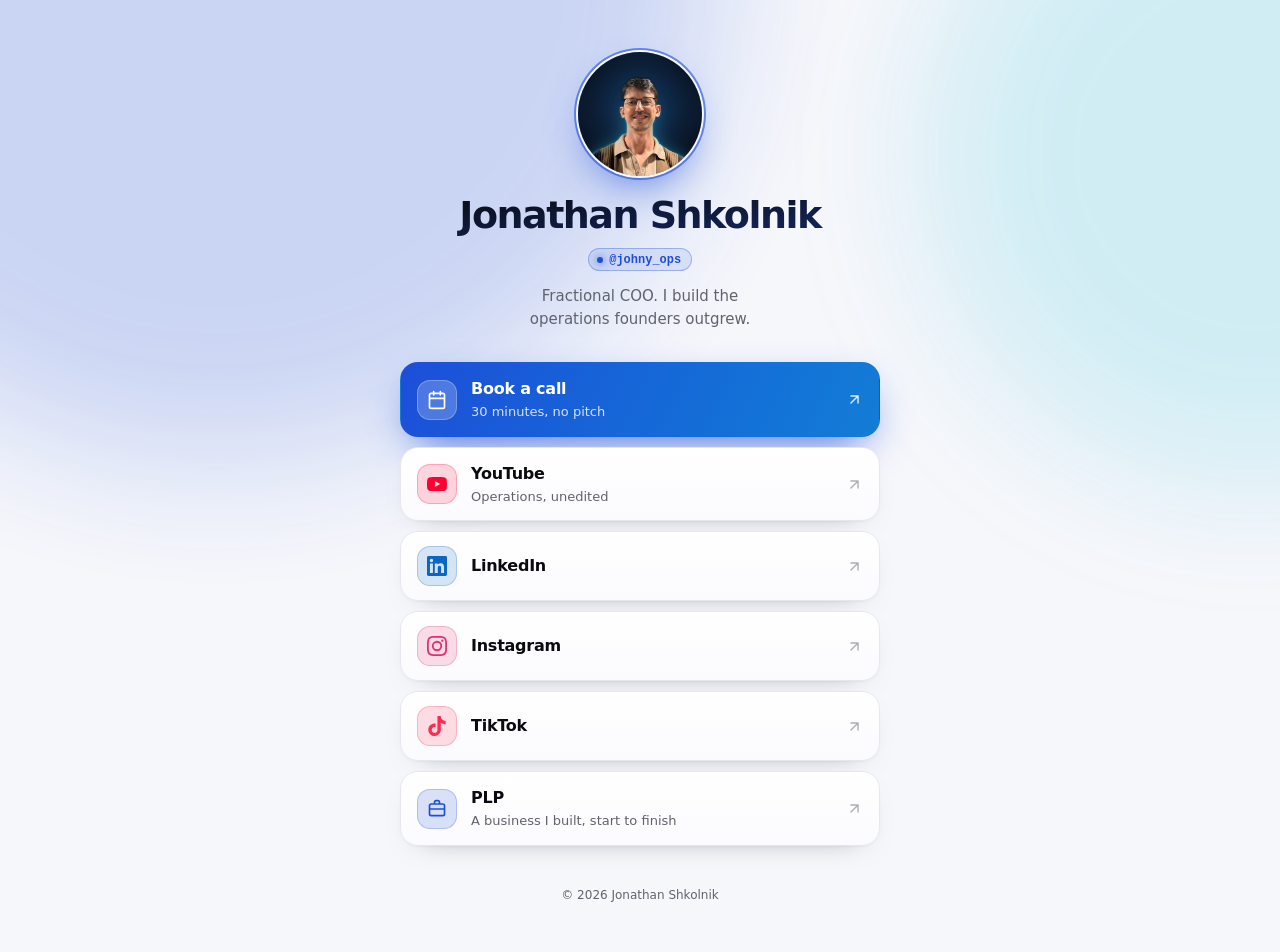
==== index.html @ f9654df3 "Personal link hub Static single page, no framework. All content in config.js.  Co-Authored-By: Claud" ====
<!doctype html>
<html lang="en">
<head>
<meta charset="utf-8">
<meta name="viewport" content="width=device-width, initial-scale=1">
<!--meta:start-->
<title>Jonathan Shkolnik — johny.ops</title>
<meta name="description" content="Fractional COO. Operations, systems, and the boring work that makes companies run.">
<link rel="canonical" href="https://CHANGE-ME.netlify.app">
<meta property="og:type" content="profile">
<meta property="og:title" content="Jonathan Shkolnik — johny.ops">
<meta property="og:description" content="Fractional COO. Operations, systems, and the boring work that makes companies run.">
<meta property="og:url" content="https://CHANGE-ME.netlify.app">
<meta property="og:image" content="https://CHANGE-ME.netlify.app/avatar.jpg">
<meta name="twitter:card" content="summary_large_image">
<meta name="theme-color" content="#1d4ed8">
<!--meta:end-->
<link rel="icon" href="data:,">
<style>
:root {
  color-scheme: light dark;
  --bg: #f6f7fb; --fg: #0a0a10; --muted: #61626d;
  --card: #ffffff; --card-2: #fbfbfe;
  --border: #e5e7f0;
  --shadow: 0 1px 2px rgba(10,10,20,.04), 0 10px 30px -22px rgba(10,10,20,.5);
  --accent: #1d4ed8; --on-accent: #ffffff;
  --spark: #06b6d4;
  --glow: color-mix(in srgb, var(--accent) 22%, transparent);
  --brand: var(--accent);
}
@media (prefers-color-scheme: dark) {
  :root {
    --bg: #05060a; --fg: #f5f6fa; --muted: #8a8d9c;
    --card: #101219; --card-2: #0b0d13;
    --border: #1e212b;
    --shadow: 0 10px 34px -22px #000;
    --accent: #60a5fa; --on-accent: #06142e;
    --spark: #22d3ee;
    --glow: color-mix(in srgb, var(--accent) 30%, transparent);
  }
}
* { box-sizing: border-box; }
[hidden] { display: none !important; }
html { -webkit-text-size-adjust: 100%; }
body {
  margin: 0; padding: 3.25rem 1.125rem 3rem;
  background: var(--bg); color: var(--fg);
  font: 400 16px/1.5 system-ui, -apple-system, "Segoe UI", Roboto, sans-serif;
  -webkit-font-smoothing: antialiased; overflow-x: hidden;
}
/* two slow-drifting lights, colored by your accent */
body::before, body::after {
  content: ""; position: fixed; z-index: -1; border-radius: 50%;
  filter: blur(70px); pointer-events: none;
}
body::before {
  width: 78vmax; height: 78vmax; top: -42vmax; left: -22vmax;
  background: var(--glow); opacity: .9;
  animation: drift-a 24s ease-in-out infinite alternate;
}
body::after {
  width: 52vmax; height: 52vmax; top: -14vmax; right: -24vmax;
  background: color-mix(in srgb, var(--spark) 28%, transparent); opacity: .55;
  animation: drift-b 31s ease-in-out infinite alternate;
}
@keyframes drift-a { to { transform: translate3d(16vmax, 8vmax, 0) scale(1.15); } }
@keyframes drift-b { to { transform: translate3d(-14vmax, 12vmax, 0) scale(1.2); } }
main { max-width: 30rem; margin: 0 auto; }

/* ---- header ---- */
header { text-align: center; margin-bottom: 2rem; }
#avatarWrap { position: relative; width: 124px; margin: 0 auto 1.25rem; }
#avatarWrap::before {
  content: ""; position: absolute; inset: -18px; border-radius: 50%;
  background: radial-gradient(closest-side, var(--glow), transparent 72%);
}
#avatar {
  position: relative; display: block; width: 124px; height: 124px;
  border-radius: 50%; object-fit: cover;
  box-shadow: 0 0 0 2px var(--bg),
              0 0 0 4px color-mix(in srgb, var(--accent) 60%, transparent),
              0 20px 50px -20px var(--accent);
}
h1 {
  font-size: clamp(1.9rem, 8.5vw, 2.375rem); font-weight: 800;
  letter-spacing: -.04em; line-height: 1.05; margin: 0;
}
@supports (background-clip: text) or (-webkit-background-clip: text) {
  h1 {
    background: linear-gradient(175deg, var(--fg), color-mix(in srgb, var(--fg) 55%, var(--accent)));
    -webkit-background-clip: text; background-clip: text; color: transparent;
  }
}
#handle {
  display: inline-flex; align-items: center; gap: .4rem;
  margin: .75rem 0 0; padding: .3rem .625rem .3rem .5rem; border-radius: 999px;
  border: 1px solid color-mix(in srgb, var(--accent) 32%, transparent);
  background: color-mix(in srgb, var(--accent) 10%, transparent);
  font: 600 .75rem/1 ui-monospace, SFMono-Regular, "SF Mono", Menlo, monospace;
  color: var(--accent);
}
#handle::before {
  content: ""; width: 6px; height: 6px; border-radius: 50%;
  background: currentColor; box-shadow: 0 0 8px currentColor;
}
#tagline {
  margin: .875rem auto 0; max-width: 23rem;
  color: var(--muted); font-size: .9375rem; line-height: 1.5; text-wrap: balance;
}

/* ---- links ---- */
ul { list-style: none; padding: 0; margin: 0; display: grid; gap: .625rem; }
a.link {
  display: flex; align-items: center; gap: .875rem;
  padding: .875rem 1rem; min-height: 4rem;
  background: linear-gradient(180deg, var(--card), var(--card-2));
  border: 1px solid var(--border); border-radius: 1.125rem;
  box-shadow: var(--shadow); color: inherit; text-decoration: none;
  transition: transform .16s, border-color .16s, box-shadow .16s;
}
a.link:hover {
  transform: translateY(-2px);
  border-color: color-mix(in srgb, var(--brand) 45%, var(--border));
  box-shadow: 0 0 0 1px color-mix(in srgb, var(--brand) 18%, transparent),
              0 16px 34px -22px var(--brand);
}
a.link:active { transform: translateY(0) scale(.99); }
.chip {
  flex: none; width: 2.5rem; height: 2.5rem; border-radius: .8125rem;
  display: grid; place-items: center;
  background: color-mix(in srgb, var(--brand) 16%, transparent);
  color: var(--brand);
  box-shadow: inset 0 0 0 1px color-mix(in srgb, var(--brand) 24%, transparent);
  transition: transform .16s;
}
a.link:hover .chip { transform: scale(1.06); }
.chip svg { width: 1.25rem; height: 1.25rem; display: block; }
.chip img { width: 1.375rem; height: 1.375rem; object-fit: contain; border-radius: .25rem; }
.chip .emoji { font-size: 1.25rem; line-height: 1; }
.text { min-width: 0; flex: 1; }
.label { display: block; font-weight: 650; font-size: 1rem; letter-spacing: -.015em; }
.desc {
  display: block; margin-top: .0625rem; color: var(--muted); font-size: .8125rem;
  white-space: nowrap; overflow: hidden; text-overflow: ellipsis;
}
.go {
  flex: none; width: 1.0625rem; height: 1.0625rem; color: var(--muted);
  opacity: .5; transition: opacity .16s, transform .16s, color .16s;
}
a.link:hover .go { opacity: 1; color: var(--brand); transform: translate(2px, -2px); }

/* the one loud button */
a.link.featured {
  background: linear-gradient(115deg, var(--accent), color-mix(in srgb, var(--accent) 55%, var(--spark)));
  border-color: transparent; color: var(--on-accent);
  box-shadow: 0 16px 44px -16px var(--accent);
}
a.link.featured:hover { box-shadow: 0 22px 55px -16px var(--accent); border-color: transparent; }
.featured .chip {
  background: color-mix(in srgb, var(--on-accent) 22%, transparent);
  color: var(--on-accent);
  box-shadow: inset 0 0 0 1px color-mix(in srgb, var(--on-accent) 25%, transparent);
}
.featured .label { font-weight: 700; }
.featured .desc { color: var(--on-accent); opacity: .82; }
.featured .go { color: var(--on-accent); opacity: .85; }

/* ---- email ---- */
form {
  margin-top: 2rem; padding: 1.25rem;
  border: 1px solid var(--border); border-radius: 1.125rem;
  background: linear-gradient(180deg, var(--card), var(--card-2)); box-shadow: var(--shadow);
}
h2 { font-size: 1rem; font-weight: 650; letter-spacing: -.015em; margin: 0; }
#emailSub { margin: .25rem 0 .875rem; color: var(--muted); font-size: .8125rem; }
.row { display: flex; gap: .5rem; flex-wrap: wrap; }
input {
  flex: 1 1 11rem; min-width: 0; padding: .8125rem .875rem; font: inherit; font-size: .9375rem;
  color: inherit; background: var(--bg); border: 1px solid var(--border); border-radius: .8125rem;
}
input::placeholder { color: var(--muted); }
button {
  padding: .8125rem 1.25rem; font: inherit; font-size: .9375rem; font-weight: 650;
  background: linear-gradient(115deg, var(--accent), color-mix(in srgb, var(--accent) 55%, var(--spark)));
  color: var(--on-accent); border: 0; border-radius: .8125rem; cursor: pointer;
  box-shadow: 0 10px 26px -14px var(--accent);
}
button[disabled] { opacity: .6; cursor: progress; }
#formMsg { margin: .625rem 0 0; font-size: .8125rem; color: var(--muted); min-height: 1.2em; }

footer { text-align: center; margin-top: 2.5rem; font-size: .75rem; color: var(--muted); }
:focus-visible { outline: 2px solid var(--accent); outline-offset: 3px; border-radius: .5rem; }
@media (prefers-reduced-motion: reduce) {
  *, body::before, body::after { transition: none !important; animation: none !important; }
}
</style>
</head>
<body>
<main>
  <header>
    <div id="avatarWrap" hidden><img id="avatar" alt=""></div>
    <h1 id="name"></h1>
    <p id="handle" hidden></p>
    <p id="tagline"></p>
  </header>

  <nav aria-label="Links"><ul id="links"></ul></nav>

  <form id="signup" hidden>
    <h2 id="emailHeading"></h2>
    <p id="emailSub"></p>
    <div class="row">
      <label for="email" style="position:absolute;left:-9999px">Email address</label>
      <input id="email" name="email" type="email" required autocomplete="email" placeholder="you@example.com">
      <button type="submit" id="submit"></button>
    </div>
    <p id="formMsg" role="status" aria-live="polite"></p>
  </form>

  <footer id="footer"></footer>
</main>

<script src="config.js"></script>
<script>
(function () {
  var c = CONFIG, NS = "http://www.w3.org/2000/svg";

  // real brand marks, so the page does not look like an emoji picker
  var ICONS = {
    youtube:   { c: "#FF0033", d: "M23.5 6.19a3.02 3.02 0 0 0-2.12-2.14C19.5 3.55 12 3.55 12 3.55s-7.5 0-9.38.5A3.02 3.02 0 0 0 .5 6.19C0 8.07 0 12 0 12s0 3.93.5 5.81a3.02 3.02 0 0 0 2.12 2.14c1.88.5 9.38.5 9.38.5s7.5 0 9.38-.5a3.02 3.02 0 0 0 2.12-2.14C24 15.93 24 12 24 12s0-3.93-.5-5.81zM9.55 15.57V8.43L15.82 12l-6.27 3.57z" },
    linkedin:  { c: "#0A66C2", d: "M20.45 20.45h-3.55v-5.57c0-1.33-.03-3.04-1.85-3.04-1.86 0-2.14 1.45-2.14 2.94v5.67H9.35V9h3.42v1.56h.04c.48-.9 1.64-1.85 3.37-1.85 3.6 0 4.27 2.37 4.27 5.46v6.28zM5.34 7.43a2.06 2.06 0 1 1 0-4.13 2.06 2.06 0 0 1 0 4.13zm1.78 13.02H3.56V9h3.56v11.45zM22.22 0H1.77C.79 0 0 .77 0 1.73v20.54C0 23.23.79 24 1.77 24h20.45c.98 0 1.78-.77 1.78-1.73V1.73C24 .77 23.2 0 22.22 0z" },
    instagram: { c: "#E1306C", d: "M12 2.16c3.2 0 3.58.01 4.85.07 3.25.15 4.77 1.69 4.92 4.92.06 1.27.07 1.65.07 4.85s-.01 3.58-.07 4.85c-.15 3.23-1.66 4.77-4.92 4.92-1.27.06-1.64.07-4.85.07s-3.58-.01-4.85-.07c-3.26-.15-4.77-1.7-4.92-4.92-.06-1.27-.07-1.65-.07-4.85s.01-3.58.07-4.85c.15-3.23 1.66-4.77 4.92-4.92 1.27-.06 1.65-.07 4.85-.07zm0-2.16C8.74 0 8.33.01 7.05.07c-4.36.2-6.78 2.62-6.98 6.98C.01 8.33 0 8.74 0 12s.01 3.67.07 4.95c.2 4.36 2.62 6.78 6.98 6.98 1.28.06 1.69.07 4.95.07s3.67-.01 4.95-.07c4.35-.2 6.78-2.62 6.98-6.98.06-1.28.07-1.69.07-4.95s-.01-3.67-.07-4.95c-.2-4.35-2.62-6.78-6.98-6.98C15.67.01 15.26 0 12 0zm0 5.84a6.16 6.16 0 1 0 0 12.32 6.16 6.16 0 0 0 0-12.32zM12 16a4 4 0 1 1 0-8 4 4 0 0 1 0 8zm6.41-11.85a1.44 1.44 0 1 0 0 2.89 1.44 1.44 0 0 0 0-2.89z" },
    tiktok:    { c: "#FE2C55", d: "M12.53.02c1.31-.02 2.61-.01 3.91-.02.08 1.53.63 3.09 1.75 4.17 1.12 1.11 2.7 1.62 4.24 1.79v4.03c-1.44-.05-2.89-.35-4.2-.97-.57-.26-1.1-.59-1.62-.93-.01 2.92.01 5.84-.02 8.75-.08 1.4-.54 2.79-1.35 3.94-1.31 1.92-3.58 3.17-5.91 3.21-1.43.08-2.86-.31-4.08-1.03-2.02-1.19-3.44-3.37-3.65-5.71-.02-.5-.03-1-.01-1.49.18-1.9 1.12-3.72 2.58-4.96 1.66-1.44 3.98-2.13 6.15-1.72.02 1.48-.04 2.96-.04 4.44-.99-.32-2.15-.23-3.02.37-.63.41-1.11 1.04-1.36 1.75-.21.51-.15 1.07-.14 1.61.24 1.64 1.82 3.02 3.5 2.87 1.12-.01 2.19-.66 2.77-1.61.19-.33.4-.67.41-1.06.1-1.79.06-3.57.07-5.36.01-4.03-.01-8.05.02-12.07z" },
    substack:  { c: "#FF6719", d: "M22.54 8.24H1.46V5.41h21.08v2.83zM1.46 10.81V24L12 18.11 22.54 24V10.81H1.46zM22.54 0H1.46v2.84h21.08V0z" },
    calendar:  { s: 1, d: "M8 2v4M16 2v4M3 10h18M5 4h14a2 2 0 0 1 2 2v14a2 2 0 0 1-2 2H5a2 2 0 0 1-2-2V6a2 2 0 0 1 2-2z" },
    briefcase: { s: 1, d: "M9 6V4a2 2 0 0 1 2-2h2a2 2 0 0 1 2 2v2M3 8a2 2 0 0 1 2-2h14a2 2 0 0 1 2 2v10a2 2 0 0 1-2 2H5a2 2 0 0 1-2-2V8zM3 12h18" },
    mail:      { s: 1, d: "M4 4h16a2 2 0 0 1 2 2v12a2 2 0 0 1-2 2H4a2 2 0 0 1-2-2V6a2 2 0 0 1 2-2zM22 7l-10 6L2 7" },
    link:      { s: 1, d: "M10 13a5 5 0 0 0 7.5.5l3-3a5 5 0 0 0-7-7l-1.7 1.7M14 11a5 5 0 0 0-7.5-.5l-3 3a5 5 0 0 0 7 7l1.7-1.7" }
  };

  function svg(d, stroke) {
    var s = document.createElementNS(NS, "svg");
    s.setAttribute("viewBox", "0 0 24 24");
    s.setAttribute("aria-hidden", "true");
    var p = document.createElementNS(NS, "path");
    p.setAttribute("d", d);
    if (stroke) {
      s.setAttribute("fill", "none");
      s.setAttribute("stroke", "currentColor");
      s.setAttribute("stroke-width", "2");
      s.setAttribute("stroke-linecap", "round");
      s.setAttribute("stroke-linejoin", "round");
    } else {
      s.setAttribute("fill", "currentColor");
    }
    s.appendChild(p);
    return s;
  }

  // ---- click + pageview tracking (no backend; GoatCounter's public pixel) ----
  function track(path) {
    if (!c.goatcounter) return;
    fetch("https://" + c.goatcounter + ".goatcounter.com/count?p=" +
          encodeURIComponent(path) + "&e=true&r=" + encodeURIComponent(document.referrer),
          { mode: "no-cors", keepalive: true }).catch(function () {});
  }
  track("/");

  // ---- header ----
  document.title = (c.seo && c.seo.title) || c.name;
  document.getElementById("name").textContent = c.name;
  document.getElementById("tagline").textContent = c.tagline || "";
  if (c.handle) {
    var hEl = document.getElementById("handle");
    hEl.textContent = c.handle;
    hEl.hidden = false;
  }
  if (c.avatar) {
    var img = document.getElementById("avatar"), wrap = document.getElementById("avatarWrap");
    img.onerror = function () { wrap.hidden = true; };
    img.src = c.avatar;
    img.alt = c.name;
    wrap.hidden = false;
  }
  if (c.theme) {
    var accent = matchMedia("(prefers-color-scheme: dark)").matches
      ? (c.theme.accentDark || c.theme.accent) : c.theme.accent;
    if (accent) document.documentElement.style.setProperty("--accent", accent);
  }
  document.getElementById("footer").textContent = "© " + new Date().getFullYear() + " " + c.name;

  // ---- links ----
  var list = document.getElementById("links");
  c.links.forEach(function (l) {
    var a = document.createElement("a");
    a.className = "link" + (l.featured ? " featured" : "");
    a.href = l.url;
    a.rel = "noopener me";

    var chip = document.createElement("span");
    chip.className = "chip";
    var ico = ICONS[l.icon];
    if (ico) {
      a.style.setProperty("--brand", ico.c || "var(--accent)");
      chip.appendChild(svg(ico.d, ico.s));
    } else if (l.icon && /^(https?:|\/|\.)|\.(png|jpe?g|svg|webp|gif)$/i.test(l.icon)) {
      a.style.setProperty("--brand", "var(--accent)");
      var im = document.createElement("img");
      im.src = l.icon; im.alt = "";
      chip.appendChild(im);
    } else if (l.icon) {
      a.style.setProperty("--brand", "var(--accent)");
      var em = document.createElement("span");
      em.className = "emoji";
      em.textContent = l.icon;
      em.setAttribute("aria-hidden", "true");
      chip.appendChild(em);
    } else {
      a.style.setProperty("--brand", "var(--accent)");
      chip.appendChild(svg(ICONS.link.d, 1));
    }
    a.appendChild(chip);

    var txt = document.createElement("span");
    txt.className = "text";
    var lab = document.createElement("span");
    lab.className = "label";
    lab.textContent = l.label;
    txt.appendChild(lab);
    if (l.description) {
      var d = document.createElement("span");
      d.className = "desc";
      d.textContent = l.description;
      txt.appendChild(d);
    }
    a.appendChild(txt);

    var go = svg("M7 17L17 7M7 7h10v10", 1);
    go.setAttribute("class", "go");
    a.appendChild(go);

    a.addEventListener("click", function () { track("/click/" + l.label); });

    var li = document.createElement("li");
    li.appendChild(a);
    list.appendChild(li);
  });

  // ---- email capture ----
  if (c.emailEndpoint) {
    var form = document.getElementById("signup"),
        msg = document.getElementById("formMsg"),
        btn = document.getElementById("submit");
    document.getElementById("emailHeading").textContent = c.emailHeading || "Subscribe";
    document.getElementById("emailSub").textContent = c.emailSub || "";
    btn.textContent = c.emailButton || "Subscribe";
    form.hidden = false;
    form.addEventListener("submit", function (e) {
      e.preventDefault();
      btn.disabled = true;
      msg.textContent = "Sending…";
      fetch(c.emailEndpoint, {
        method: "POST",
        headers: { "Content-Type": "application/json", "Accept": "application/json" },
        body: JSON.stringify({ email: document.getElementById("email").value })
      }).then(function (r) {
        if (!r.ok) throw new Error(r.status);
        form.reset();
        msg.textContent = "Thanks — check your inbox.";
        track("/signup");
      }).catch(function () {
        msg.textContent = "Something went wrong. Try again?";
      }).finally(function () { btn.disabled = false; });
    });
  }
})();
</script>
</body>
</html>
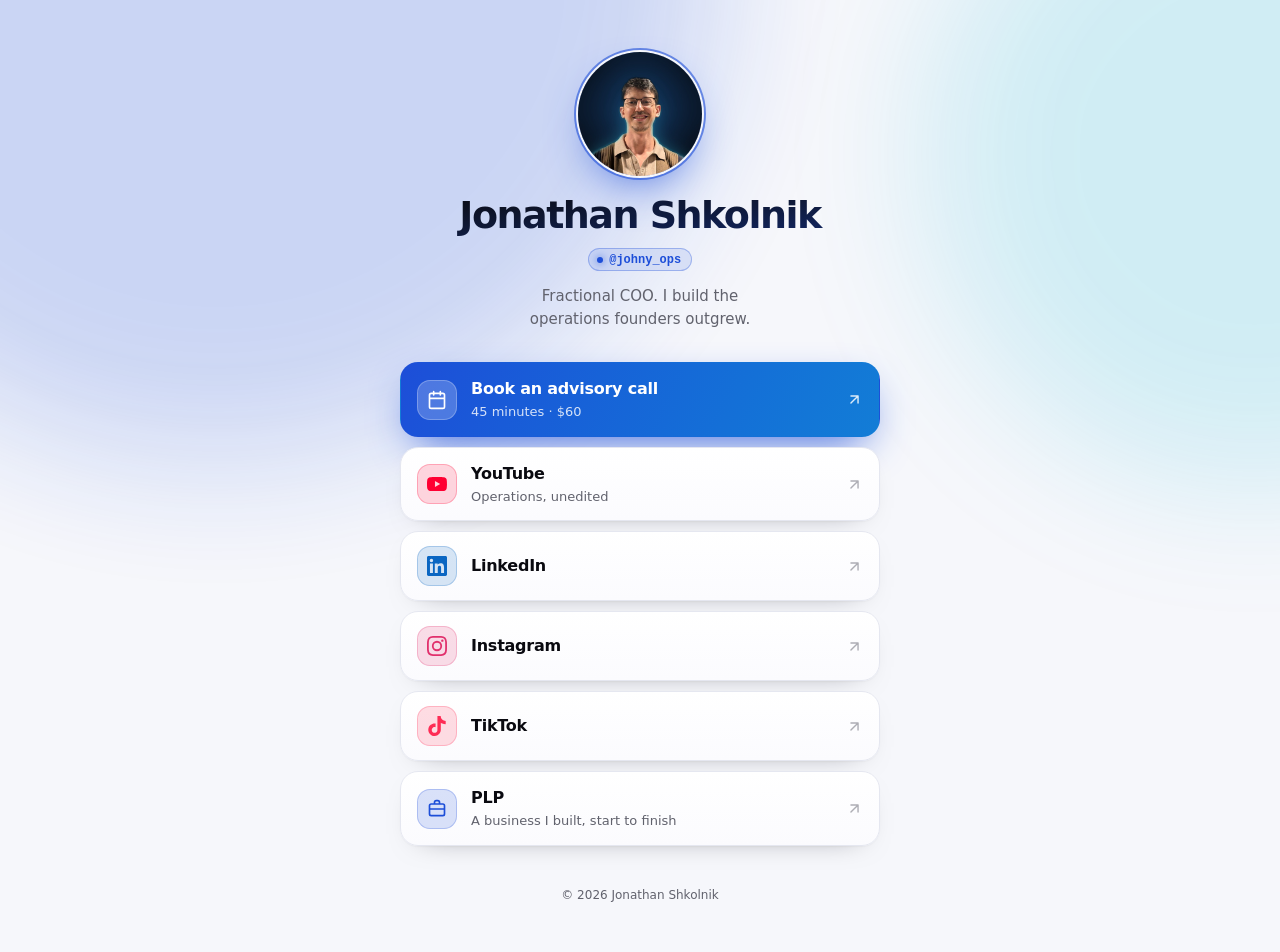
==== commit c3de9510: "Point SEO/OpenGraph tags at the live URL Co-Authored-By: Claude Opus 5 <noreply@anthropic.com>" ====
--- a/index.html
+++ b/index.html
@@ -6,12 +6,12 @@
 <!--meta:start-->
 <title>Jonathan Shkolnik — johny.ops</title>
 <meta name="description" content="Fractional COO. Operations, systems, and the boring work that makes companies run.">
-<link rel="canonical" href="https://CHANGE-ME.netlify.app">
+<link rel="canonical" href="https://johnyopslinks.netlify.app">
 <meta property="og:type" content="profile">
 <meta property="og:title" content="Jonathan Shkolnik — johny.ops">
 <meta property="og:description" content="Fractional COO. Operations, systems, and the boring work that makes companies run.">
-<meta property="og:url" content="https://CHANGE-ME.netlify.app">
-<meta property="og:image" content="https://CHANGE-ME.netlify.app/avatar.jpg">
+<meta property="og:url" content="https://johnyopslinks.netlify.app">
+<meta property="og:image" content="https://johnyopslinks.netlify.app/avatar.jpg">
 <meta name="twitter:card" content="summary_large_image">
 <meta name="theme-color" content="#1d4ed8">
 <!--meta:end-->
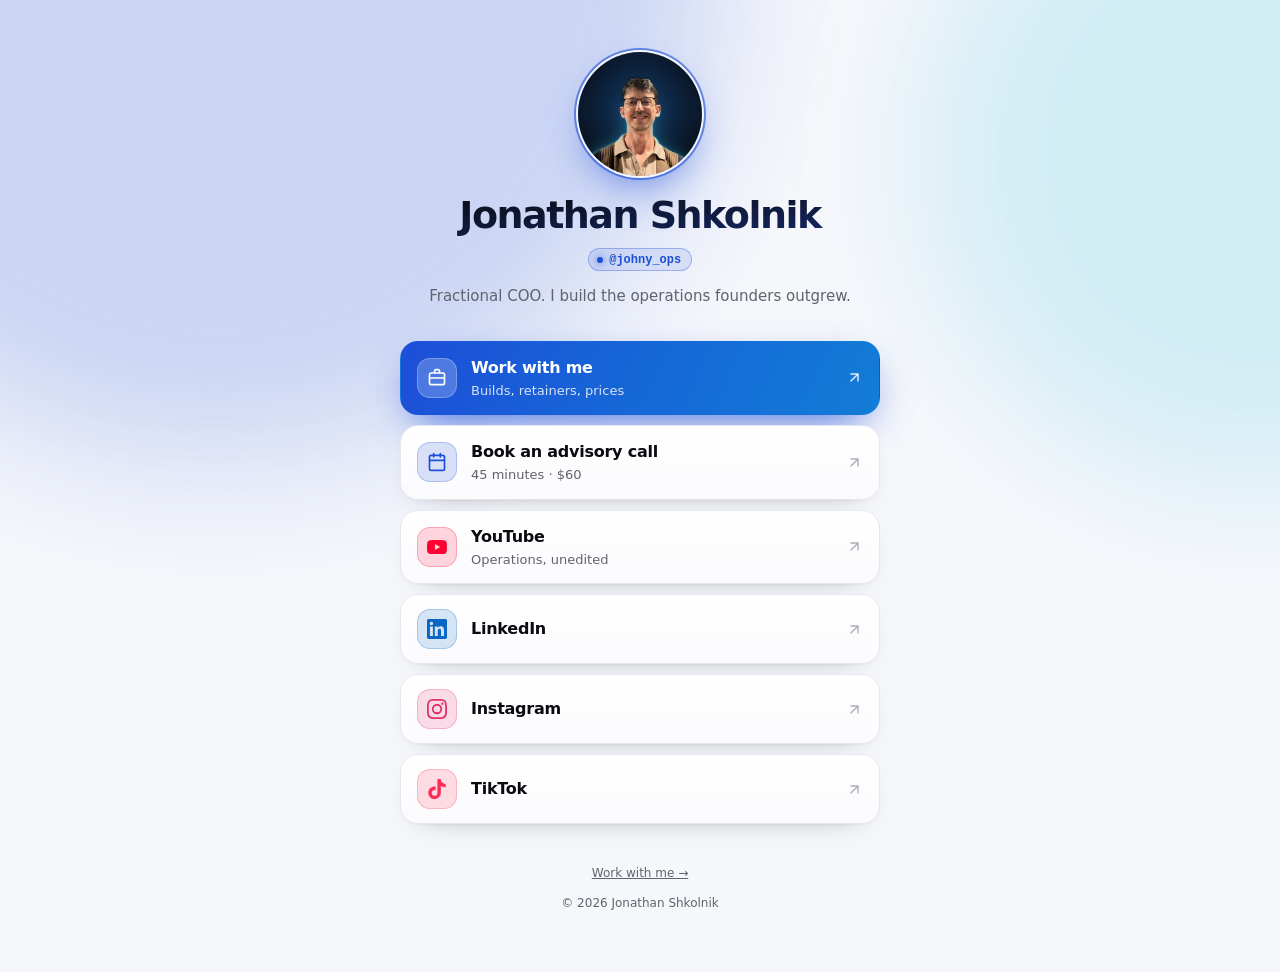
==== commit f89f1fcf: "Add services page and ops dashboard - /services: four-rung offer ladder, all content in config.js - " ====
--- a/index.html
+++ b/index.html
@@ -16,208 +16,34 @@
 <meta name="theme-color" content="#1d4ed8">
 <!--meta:end-->
 <link rel="icon" href="data:,">
-<style>
-:root {
-  color-scheme: light dark;
-  --bg: #f6f7fb; --fg: #0a0a10; --muted: #61626d;
-  --card: #ffffff; --card-2: #fbfbfe;
-  --border: #e5e7f0;
-  --shadow: 0 1px 2px rgba(10,10,20,.04), 0 10px 30px -22px rgba(10,10,20,.5);
-  --accent: #1d4ed8; --on-accent: #ffffff;
-  --spark: #06b6d4;
-  --glow: color-mix(in srgb, var(--accent) 22%, transparent);
-  --brand: var(--accent);
-}
-@media (prefers-color-scheme: dark) {
-  :root {
-    --bg: #05060a; --fg: #f5f6fa; --muted: #8a8d9c;
-    --card: #101219; --card-2: #0b0d13;
-    --border: #1e212b;
-    --shadow: 0 10px 34px -22px #000;
-    --accent: #60a5fa; --on-accent: #06142e;
-    --spark: #22d3ee;
-    --glow: color-mix(in srgb, var(--accent) 30%, transparent);
-  }
-}
-* { box-sizing: border-box; }
-[hidden] { display: none !important; }
-html { -webkit-text-size-adjust: 100%; }
-body {
-  margin: 0; padding: 3.25rem 1.125rem 3rem;
-  background: var(--bg); color: var(--fg);
-  font: 400 16px/1.5 system-ui, -apple-system, "Segoe UI", Roboto, sans-serif;
-  -webkit-font-smoothing: antialiased; overflow-x: hidden;
-}
-/* two slow-drifting lights, colored by your accent */
-body::before, body::after {
-  content: ""; position: fixed; z-index: -1; border-radius: 50%;
-  filter: blur(70px); pointer-events: none;
-}
-body::before {
-  width: 78vmax; height: 78vmax; top: -42vmax; left: -22vmax;
-  background: var(--glow); opacity: .9;
-  animation: drift-a 24s ease-in-out infinite alternate;
-}
-body::after {
-  width: 52vmax; height: 52vmax; top: -14vmax; right: -24vmax;
-  background: color-mix(in srgb, var(--spark) 28%, transparent); opacity: .55;
-  animation: drift-b 31s ease-in-out infinite alternate;
-}
-@keyframes drift-a { to { transform: translate3d(16vmax, 8vmax, 0) scale(1.15); } }
-@keyframes drift-b { to { transform: translate3d(-14vmax, 12vmax, 0) scale(1.2); } }
-main { max-width: 30rem; margin: 0 auto; }
-
-/* ---- header ---- */
-header { text-align: center; margin-bottom: 2rem; }
-#avatarWrap { position: relative; width: 124px; margin: 0 auto 1.25rem; }
-#avatarWrap::before {
-  content: ""; position: absolute; inset: -18px; border-radius: 50%;
-  background: radial-gradient(closest-side, var(--glow), transparent 72%);
-}
-#avatar {
-  position: relative; display: block; width: 124px; height: 124px;
-  border-radius: 50%; object-fit: cover;
-  box-shadow: 0 0 0 2px var(--bg),
-              0 0 0 4px color-mix(in srgb, var(--accent) 60%, transparent),
-              0 20px 50px -20px var(--accent);
-}
-h1 {
-  font-size: clamp(1.9rem, 8.5vw, 2.375rem); font-weight: 800;
-  letter-spacing: -.04em; line-height: 1.05; margin: 0;
-}
-@supports (background-clip: text) or (-webkit-background-clip: text) {
-  h1 {
-    background: linear-gradient(175deg, var(--fg), color-mix(in srgb, var(--fg) 55%, var(--accent)));
-    -webkit-background-clip: text; background-clip: text; color: transparent;
-  }
-}
-#handle {
-  display: inline-flex; align-items: center; gap: .4rem;
-  margin: .75rem 0 0; padding: .3rem .625rem .3rem .5rem; border-radius: 999px;
-  border: 1px solid color-mix(in srgb, var(--accent) 32%, transparent);
-  background: color-mix(in srgb, var(--accent) 10%, transparent);
-  font: 600 .75rem/1 ui-monospace, SFMono-Regular, "SF Mono", Menlo, monospace;
-  color: var(--accent);
-}
-#handle::before {
-  content: ""; width: 6px; height: 6px; border-radius: 50%;
-  background: currentColor; box-shadow: 0 0 8px currentColor;
-}
-#tagline {
-  margin: .875rem auto 0; max-width: 23rem;
-  color: var(--muted); font-size: .9375rem; line-height: 1.5; text-wrap: balance;
-}
-
-/* ---- links ---- */
-ul { list-style: none; padding: 0; margin: 0; display: grid; gap: .625rem; }
-a.link {
-  display: flex; align-items: center; gap: .875rem;
-  padding: .875rem 1rem; min-height: 4rem;
-  background: linear-gradient(180deg, var(--card), var(--card-2));
-  border: 1px solid var(--border); border-radius: 1.125rem;
-  box-shadow: var(--shadow); color: inherit; text-decoration: none;
-  transition: transform .16s, border-color .16s, box-shadow .16s;
-}
-a.link:hover {
-  transform: translateY(-2px);
-  border-color: color-mix(in srgb, var(--brand) 45%, var(--border));
-  box-shadow: 0 0 0 1px color-mix(in srgb, var(--brand) 18%, transparent),
-              0 16px 34px -22px var(--brand);
-}
-a.link:active { transform: translateY(0) scale(.99); }
-.chip {
-  flex: none; width: 2.5rem; height: 2.5rem; border-radius: .8125rem;
-  display: grid; place-items: center;
-  background: color-mix(in srgb, var(--brand) 16%, transparent);
-  color: var(--brand);
-  box-shadow: inset 0 0 0 1px color-mix(in srgb, var(--brand) 24%, transparent);
-  transition: transform .16s;
-}
-a.link:hover .chip { transform: scale(1.06); }
-.chip svg { width: 1.25rem; height: 1.25rem; display: block; }
-.chip img { width: 1.375rem; height: 1.375rem; object-fit: contain; border-radius: .25rem; }
-.chip .emoji { font-size: 1.25rem; line-height: 1; }
-.text { min-width: 0; flex: 1; }
-.label { display: block; font-weight: 650; font-size: 1rem; letter-spacing: -.015em; }
-.desc {
-  display: block; margin-top: .0625rem; color: var(--muted); font-size: .8125rem;
-  white-space: nowrap; overflow: hidden; text-overflow: ellipsis;
-}
-.go {
-  flex: none; width: 1.0625rem; height: 1.0625rem; color: var(--muted);
-  opacity: .5; transition: opacity .16s, transform .16s, color .16s;
-}
-a.link:hover .go { opacity: 1; color: var(--brand); transform: translate(2px, -2px); }
-
-/* the one loud button */
-a.link.featured {
-  background: linear-gradient(115deg, var(--accent), color-mix(in srgb, var(--accent) 55%, var(--spark)));
-  border-color: transparent; color: var(--on-accent);
-  box-shadow: 0 16px 44px -16px var(--accent);
-}
-a.link.featured:hover { box-shadow: 0 22px 55px -16px var(--accent); border-color: transparent; }
-.featured .chip {
-  background: color-mix(in srgb, var(--on-accent) 22%, transparent);
-  color: var(--on-accent);
-  box-shadow: inset 0 0 0 1px color-mix(in srgb, var(--on-accent) 25%, transparent);
-}
-.featured .label { font-weight: 700; }
-.featured .desc { color: var(--on-accent); opacity: .82; }
-.featured .go { color: var(--on-accent); opacity: .85; }
-
-/* ---- email ---- */
-form {
-  margin-top: 2rem; padding: 1.25rem;
-  border: 1px solid var(--border); border-radius: 1.125rem;
-  background: linear-gradient(180deg, var(--card), var(--card-2)); box-shadow: var(--shadow);
-}
-h2 { font-size: 1rem; font-weight: 650; letter-spacing: -.015em; margin: 0; }
-#emailSub { margin: .25rem 0 .875rem; color: var(--muted); font-size: .8125rem; }
-.row { display: flex; gap: .5rem; flex-wrap: wrap; }
-input {
-  flex: 1 1 11rem; min-width: 0; padding: .8125rem .875rem; font: inherit; font-size: .9375rem;
-  color: inherit; background: var(--bg); border: 1px solid var(--border); border-radius: .8125rem;
-}
-input::placeholder { color: var(--muted); }
-button {
-  padding: .8125rem 1.25rem; font: inherit; font-size: .9375rem; font-weight: 650;
-  background: linear-gradient(115deg, var(--accent), color-mix(in srgb, var(--accent) 55%, var(--spark)));
-  color: var(--on-accent); border: 0; border-radius: .8125rem; cursor: pointer;
-  box-shadow: 0 10px 26px -14px var(--accent);
-}
-button[disabled] { opacity: .6; cursor: progress; }
-#formMsg { margin: .625rem 0 0; font-size: .8125rem; color: var(--muted); min-height: 1.2em; }
-
-footer { text-align: center; margin-top: 2.5rem; font-size: .75rem; color: var(--muted); }
-:focus-visible { outline: 2px solid var(--accent); outline-offset: 3px; border-radius: .5rem; }
-@media (prefers-reduced-motion: reduce) {
-  *, body::before, body::after { transition: none !important; animation: none !important; }
-}
-</style>
+<link rel="stylesheet" href="style.css">
 </head>
 <body>
 <main>
   <header>
     <div id="avatarWrap" hidden><img id="avatar" alt=""></div>
     <h1 id="name"></h1>
-    <p id="handle" hidden></p>
+    <p class="pill" id="handle" hidden></p>
     <p id="tagline"></p>
   </header>
 
-  <nav aria-label="Links"><ul id="links"></ul></nav>
-
-  <form id="signup" hidden>
+  <nav aria-label="Links"><ul class="links" id="links"></ul></nav>
+
+  <form class="surface signup" id="signup" hidden>
     <h2 id="emailHeading"></h2>
     <p id="emailSub"></p>
     <div class="row">
       <label for="email" style="position:absolute;left:-9999px">Email address</label>
       <input id="email" name="email" type="email" required autocomplete="email" placeholder="you@example.com">
-      <button type="submit" id="submit"></button>
+      <button class="btn" type="submit" id="submit"></button>
     </div>
     <p id="formMsg" role="status" aria-live="polite"></p>
   </form>
 
-  <footer id="footer"></footer>
+  <footer>
+    <p><a href="/services">Work with me →</a></p>
+    <p id="footer"></p>
+  </footer>
 </main>
 
 <script src="config.js"></script>
--- a/style.css
+++ b/style.css
@@ -0,0 +1,194 @@
+/* Shared by index.html (links) and services.html (pricing). */
+:root {
+  color-scheme: light dark;
+  --bg: #f6f7fb; --fg: #0a0a10; --muted: #61626d;
+  --card: #ffffff; --card-2: #fbfbfe;
+  --border: #e5e7f0;
+  --shadow: 0 1px 2px rgba(10,10,20,.04), 0 10px 30px -22px rgba(10,10,20,.5);
+  --accent: #1d4ed8; --on-accent: #ffffff;
+  --spark: #06b6d4;
+  --glow: color-mix(in srgb, var(--accent) 22%, transparent);
+  --brand: var(--accent);
+}
+@media (prefers-color-scheme: dark) {
+  :root {
+    --bg: #05060a; --fg: #f5f6fa; --muted: #8a8d9c;
+    --card: #101219; --card-2: #0b0d13;
+    --border: #1e212b;
+    --shadow: 0 10px 34px -22px #000;
+    --accent: #60a5fa; --on-accent: #06142e;
+    --spark: #22d3ee;
+    --glow: color-mix(in srgb, var(--accent) 30%, transparent);
+  }
+}
+* { box-sizing: border-box; }
+[hidden] { display: none !important; }
+html { -webkit-text-size-adjust: 100%; }
+body {
+  margin: 0; padding: 3.25rem 1.125rem 3rem;
+  background: var(--bg); color: var(--fg);
+  font: 400 16px/1.5 system-ui, -apple-system, "Segoe UI", Roboto, sans-serif;
+  -webkit-font-smoothing: antialiased; overflow-x: hidden;
+}
+/* two slow-drifting lights, colored by your accent */
+body::before, body::after {
+  content: ""; position: fixed; z-index: -1; border-radius: 50%;
+  filter: blur(70px); pointer-events: none;
+}
+body::before {
+  width: 78vmax; height: 78vmax; top: -42vmax; left: -22vmax;
+  background: var(--glow); opacity: .9;
+  animation: drift-a 24s ease-in-out infinite alternate;
+}
+body::after {
+  width: 52vmax; height: 52vmax; top: -14vmax; right: -24vmax;
+  background: color-mix(in srgb, var(--spark) 28%, transparent); opacity: .55;
+  animation: drift-b 31s ease-in-out infinite alternate;
+}
+@keyframes drift-a { to { transform: translate3d(16vmax, 8vmax, 0) scale(1.15); } }
+@keyframes drift-b { to { transform: translate3d(-14vmax, 12vmax, 0) scale(1.2); } }
+
+main { max-width: 30rem; margin: 0 auto; }
+main.wide { max-width: 44rem; }
+
+/* ---- header ---- */
+header { text-align: center; margin-bottom: 2rem; }
+#avatarWrap { position: relative; width: 124px; margin: 0 auto 1.25rem; }
+#avatarWrap.sm { width: 76px; }
+#avatarWrap::before {
+  content: ""; position: absolute; inset: -18px; border-radius: 50%;
+  background: radial-gradient(closest-side, var(--glow), transparent 72%);
+}
+#avatar {
+  position: relative; display: block; width: 124px; height: 124px;
+  border-radius: 50%; object-fit: cover;
+  box-shadow: 0 0 0 2px var(--bg),
+              0 0 0 4px color-mix(in srgb, var(--accent) 60%, transparent),
+              0 20px 50px -20px var(--accent);
+}
+.sm #avatar { width: 76px; height: 76px; }
+h1 {
+  font-size: clamp(1.9rem, 8.5vw, 2.375rem); font-weight: 800;
+  letter-spacing: -.04em; line-height: 1.05; margin: 0;
+}
+@supports (background-clip: text) or (-webkit-background-clip: text) {
+  h1 {
+    background: linear-gradient(175deg, var(--fg), color-mix(in srgb, var(--fg) 55%, var(--accent)));
+    -webkit-background-clip: text; background-clip: text; color: transparent;
+  }
+}
+.pill {
+  display: inline-flex; align-items: center; gap: .4rem;
+  margin: .75rem 0 0; padding: .3rem .625rem .3rem .5rem; border-radius: 999px;
+  border: 1px solid color-mix(in srgb, var(--accent) 32%, transparent);
+  background: color-mix(in srgb, var(--accent) 10%, transparent);
+  font: 600 .75rem/1 ui-monospace, SFMono-Regular, "SF Mono", Menlo, monospace;
+  color: var(--accent); text-decoration: none;
+}
+.pill::before {
+  content: ""; width: 6px; height: 6px; border-radius: 50%;
+  background: currentColor; box-shadow: 0 0 8px currentColor;
+}
+#tagline, .lede {
+  margin: .875rem auto 0; max-width: 27rem;
+  color: var(--muted); font-size: .9375rem; line-height: 1.55; text-wrap: balance;
+}
+
+/* ---- surfaces ---- */
+.surface {
+  background: linear-gradient(180deg, var(--card), var(--card-2));
+  border: 1px solid var(--border); border-radius: 1.125rem;
+  box-shadow: var(--shadow);
+}
+
+/* ---- link rows (index) ---- */
+ul.links { list-style: none; padding: 0; margin: 0; display: grid; gap: .625rem; }
+a.link {
+  display: flex; align-items: center; gap: .875rem;
+  padding: .875rem 1rem; min-height: 4rem;
+  background: linear-gradient(180deg, var(--card), var(--card-2));
+  border: 1px solid var(--border); border-radius: 1.125rem;
+  box-shadow: var(--shadow); color: inherit; text-decoration: none;
+  transition: transform .16s, border-color .16s, box-shadow .16s;
+}
+a.link:hover {
+  transform: translateY(-2px);
+  border-color: color-mix(in srgb, var(--brand) 45%, var(--border));
+  box-shadow: 0 0 0 1px color-mix(in srgb, var(--brand) 18%, transparent),
+              0 16px 34px -22px var(--brand);
+}
+a.link:active { transform: translateY(0) scale(.99); }
+.chip {
+  flex: none; width: 2.5rem; height: 2.5rem; border-radius: .8125rem;
+  display: grid; place-items: center;
+  background: color-mix(in srgb, var(--brand) 16%, transparent);
+  color: var(--brand);
+  box-shadow: inset 0 0 0 1px color-mix(in srgb, var(--brand) 24%, transparent);
+  transition: transform .16s;
+}
+a.link:hover .chip { transform: scale(1.06); }
+.chip svg { width: 1.25rem; height: 1.25rem; display: block; }
+.chip img { width: 1.375rem; height: 1.375rem; object-fit: contain; border-radius: .25rem; }
+.chip .emoji { font-size: 1.25rem; line-height: 1; }
+.text { min-width: 0; flex: 1; }
+.label { display: block; font-weight: 650; font-size: 1rem; letter-spacing: -.015em; }
+.desc {
+  display: block; margin-top: .0625rem; color: var(--muted); font-size: .8125rem;
+  white-space: nowrap; overflow: hidden; text-overflow: ellipsis;
+}
+.go {
+  flex: none; width: 1.0625rem; height: 1.0625rem; color: var(--muted);
+  opacity: .5; transition: opacity .16s, transform .16s, color .16s;
+}
+a.link:hover .go { opacity: 1; color: var(--brand); transform: translate(2px, -2px); }
+
+a.link.featured {
+  background: linear-gradient(115deg, var(--accent), color-mix(in srgb, var(--accent) 55%, var(--spark)));
+  border-color: transparent; color: var(--on-accent);
+  box-shadow: 0 16px 44px -16px var(--accent);
+}
+a.link.featured:hover { box-shadow: 0 22px 55px -16px var(--accent); border-color: transparent; }
+.featured .chip {
+  background: color-mix(in srgb, var(--on-accent) 22%, transparent);
+  color: var(--on-accent);
+  box-shadow: inset 0 0 0 1px color-mix(in srgb, var(--on-accent) 25%, transparent);
+}
+.featured .label { font-weight: 700; }
+.featured .desc { color: var(--on-accent); opacity: .82; }
+.featured .go { color: var(--on-accent); opacity: .85; }
+
+/* ---- buttons ---- */
+.btn {
+  display: inline-flex; align-items: center; justify-content: center; gap: .5rem;
+  padding: .8125rem 1.25rem; border: 0; border-radius: .8125rem; cursor: pointer;
+  font: inherit; font-size: .9375rem; font-weight: 650; text-decoration: none;
+  background: linear-gradient(115deg, var(--accent), color-mix(in srgb, var(--accent) 55%, var(--spark)));
+  color: var(--on-accent); box-shadow: 0 10px 26px -14px var(--accent);
+  transition: transform .16s, box-shadow .16s;
+}
+.btn:hover { transform: translateY(-1px); box-shadow: 0 16px 34px -14px var(--accent); }
+.btn.ghost {
+  background: transparent; color: var(--fg);
+  border: 1px solid var(--border); box-shadow: none;
+}
+.btn.ghost:hover { border-color: color-mix(in srgb, var(--accent) 45%, var(--border)); }
+.btn[disabled] { opacity: .6; cursor: progress; }
+
+/* ---- email ---- */
+form.signup { margin-top: 2rem; padding: 1.25rem; }
+h2 { font-size: 1rem; font-weight: 650; letter-spacing: -.015em; margin: 0; }
+#emailSub { margin: .25rem 0 .875rem; color: var(--muted); font-size: .8125rem; }
+.row { display: flex; gap: .5rem; flex-wrap: wrap; }
+input {
+  flex: 1 1 11rem; min-width: 0; padding: .8125rem .875rem; font: inherit; font-size: .9375rem;
+  color: inherit; background: var(--bg); border: 1px solid var(--border); border-radius: .8125rem;
+}
+input::placeholder { color: var(--muted); }
+#formMsg { margin: .625rem 0 0; font-size: .8125rem; color: var(--muted); min-height: 1.2em; }
+
+footer { text-align: center; margin-top: 2.5rem; font-size: .75rem; color: var(--muted); }
+footer a { color: var(--muted); }
+:focus-visible { outline: 2px solid var(--accent); outline-offset: 3px; border-radius: .5rem; }
+@media (prefers-reduced-motion: reduce) {
+  *, body::before, body::after { transition: none !important; animation: none !important; }
+}
